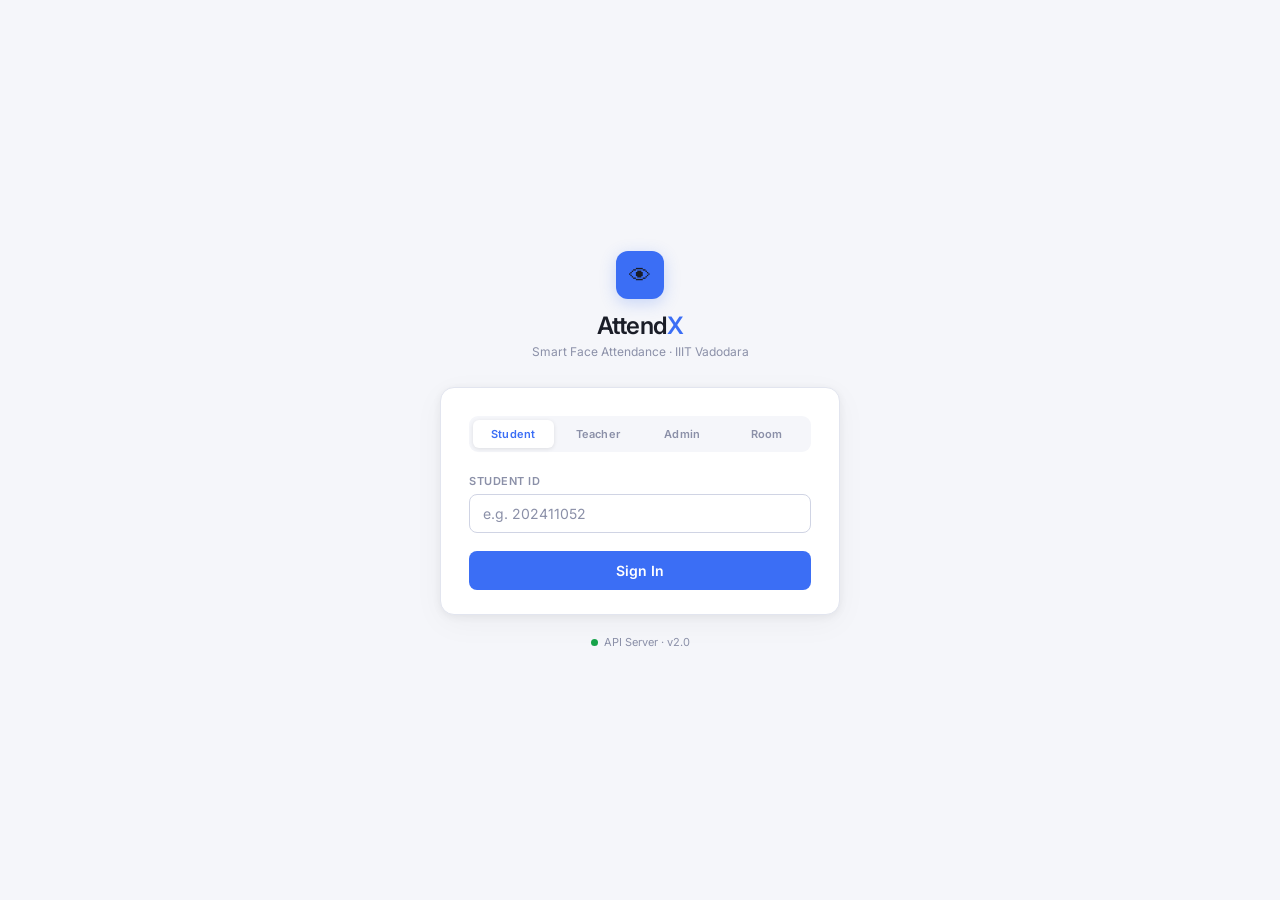
==== ui/classroom.html @ 8a5545ac "Refactored the whole codebase" ====
<!DOCTYPE html>
<html lang="en">
<head>
<meta charset="UTF-8">
<meta name="viewport" content="width=device-width, initial-scale=1.0">
<title>AttendX — Classroom</title>
<link rel="preconnect" href="https://fonts.googleapis.com">
<link href="https://fonts.googleapis.com/css2?family=Inter:wght@300;400;500;600&family=JetBrains+Mono:wght@400;500&display=swap" rel="stylesheet">
<link rel="stylesheet" href="css/dashboard.css">
<style>
  .lecture-card {
    background: var(--surface); border: 1.5px solid var(--border);
    border-radius: 12px; padding: 20px 22px; margin-bottom: 12px;
    display: flex; align-items: center; justify-content: space-between;
    gap: 16px; cursor: pointer; transition: all 0.15s;
    position: relative; overflow: hidden;
  }
  .lecture-card::before {
    content:''; position:absolute; left:0; top:0; bottom:0;
    width:4px; background:var(--border2); border-radius:4px 0 0 4px; transition:background 0.15s;
  }
  .lecture-card.ongoing { border-color:#bbf7d0; background:#f0fdf4; }
  .lecture-card.ongoing::before { background:var(--green); }
  .lecture-card.upcoming_today { border-color:var(--border2); }
  .lecture-card.upcoming_today::before { background:var(--blue); }
  .lecture-card.upcoming { border-color:var(--border); opacity:0.8; }
  .lecture-card.upcoming::before { background:var(--muted); }
  .lecture-card:hover { border-color:var(--blue); box-shadow:0 2px 12px rgba(59,110,245,0.12); transform:translateY(-1px); }
  .lecture-card.ongoing:hover { border-color:var(--green); }
  .lc-left { flex:1; min-width:0; }
  .lc-course { font-size:15px; font-weight:600; color:var(--text); white-space:nowrap; overflow:hidden; text-overflow:ellipsis; }
  .lc-meta { font-size:12px; color:var(--muted); margin-top:4px; display:flex; align-items:center; gap:10px; flex-wrap:wrap; }
  .lc-meta span { display:flex; align-items:center; gap:4px; }
  .lc-right { display:flex; flex-direction:column; align-items:flex-end; gap:6px; flex-shrink:0; }
  .lc-time-badge { font-family:var(--mono); font-size:12px; font-weight:500; padding:4px 10px; border-radius:20px; white-space:nowrap; }
  .ongoing .lc-time-badge { background:var(--green-dim); color:var(--green); }
  .upcoming_today .lc-time-badge { background:var(--blue-dim); color:var(--blue); }
  .upcoming .lc-time-badge { background:var(--surface2); color:var(--muted); }

  .active-panel { background:var(--surface); border:1.5px solid #bbf7d0; border-radius:12px; overflow:hidden; margin-bottom:20px; }
  .active-header { background:#f0fdf4; padding:16px 20px; border-bottom:1px solid #bbf7d0; display:flex; align-items:center; justify-content:space-between; }
  .active-title { font-size:15px; font-weight:600; color:var(--green); }
  .active-body { padding:18px 20px; }
  .live-stats-row { display:grid; grid-template-columns:repeat(3,1fr); gap:12px; margin-bottom:18px; }
  .ls-box { background:var(--surface2); border-radius:8px; padding:14px 16px; text-align:center; }
  .ls-val { font-size:28px; font-weight:600; color:var(--text); line-height:1; }
  .ls-lbl { font-size:11px; color:var(--muted); margin-top:4px; font-weight:500; text-transform:uppercase; letter-spacing:0.4px; }

  .cam-indicator { display:flex; align-items:center; gap:10px; padding:12px 14px;
    background:#f0fdf4; border:1px solid #bbf7d0; border-radius:8px; margin-bottom:14px; }
  .cam-dot { width:10px; height:10px; background:var(--green); border-radius:50%; flex-shrink:0; animation:blink 1.2s infinite; }
  @keyframes blink { 0%,100%{opacity:1}50%{opacity:.3} }
  .cam-text { font-size:13px; font-weight:500; color:var(--green); }

  /* Windows manual-command banner */
  .win-banner {
    background: #1e1a0e; border: 1.5px solid #f59e0b;
    border-radius: 10px; padding: 14px 18px; margin-bottom: 16px;
  }
  .win-banner-title { font-size:13px; font-weight:600; color:#f59e0b; margin-bottom:8px; }
  .win-banner-cmd {
    font-family: var(--mono); font-size: 13px; color: #86efac;
    background: #0f1a0f; padding: 10px 14px; border-radius: 6px;
    display: flex; align-items: center; justify-content: space-between; gap: 10px;
  }
  .win-banner-copy { font-size:11px; background:#f59e0b; color:#000; border:none; border-radius:4px;
    padding:4px 10px; cursor:pointer; font-weight:600; flex-shrink:0; }

  /* Stale lecture banner */
  .stale-banner {
    background:#1a0f0f; border:1.5px solid var(--red);
    border-radius:10px; padding:14px 18px; margin-bottom:16px;
    display:flex; align-items:center; justify-content:space-between; gap:12px;
  }
  .stale-text { font-size:13px; color:#fca5a5; }
  .stale-text strong { color:var(--red); }
  .info-box { background:var(--surface2); border:1px solid var(--border); border-radius:8px;
    padding:10px 14px; font-size:12px; color:var(--muted); text-align:center; }
  .section-label { font-size:11px; font-weight:700; text-transform:uppercase; letter-spacing:0.7px;
    color:var(--muted); margin-bottom:10px; padding:0 2px; }
</style>
</head>
<body>
<aside class="sidebar" id="sidebar"></aside>
<main class="main">
  <div class="topbar">
    <span class="topbar-title" id="page-title">Classroom View</span>
    <div class="topbar-right">
      <span class="live-dot">Live</span>
      <span id="clock" style="font-family:var(--mono);font-size:12px;color:var(--muted)"></span>
    </div>
  </div>

  <div class="page-content">

    <!-- STALE LECTURE WARNING (shown when DB has active lecture but camera not running) -->
    <div id="stale-banner" class="stale-banner" style="display:none">
      <div class="stale-text">
        <strong>Stale session detected.</strong> The database shows lecture #<span id="stale-id"></span>
        as active but it was likely left over from a previous restart.
      </div>
      <button class="btn btn-danger" onclick="forceCloseLecture()" style="flex-shrink:0">Force Close It</button>
    </div>

    <!-- ACTIVE SESSION -->
    <div id="active-section" style="display:none">

      <!-- Windows: manual recognizer command banner -->
      <div id="win-cmd-banner" class="win-banner" style="display:none">
        <div class="win-banner-title">⚠ Windows: Open a NEW terminal and run this command to start the camera:</div>
        <div class="win-banner-cmd">
          <span id="win-cmd-text"></span>
          <button class="win-banner-copy" onclick="copyCmd()">Copy</button>
        </div>
        <div style="font-size:11px;color:#d97706;margin-top:8px">
          Keep that terminal open for the duration of the lecture. Close it or press Ctrl+C to stop the camera.
        </div>
      </div>

      <div class="active-panel">
        <div class="active-header">
          <div>
            <div class="active-title" id="active-course-name">Lecture Active</div>
            <div style="font-size:12px;color:var(--muted);margin-top:2px" id="active-course-id"></div>
          </div>
          <div style="display:flex;align-items:center;gap:10px">
            <span class="badge good" id="active-lecture-badge">Session #–</span>
            <button class="btn btn-danger" onclick="endLecture()" id="end-btn">End Session</button>
          </div>
        </div>
        <div class="active-body">
          <div class="cam-indicator">
            <div class="cam-dot"></div>
            <div>
              <div class="cam-text" id="cam-status-text">Camera Active — Face Recognition Running</div>
              <div style="font-size:11px;color:var(--muted);margin-top:1px" id="cam-detail">Scanning for registered students</div>
            </div>
          </div>

          <div class="live-stats-row">
            <div class="ls-box">
              <div class="ls-val" id="stat-present" style="color:var(--green)">0</div>
              <div class="ls-lbl">Present</div>
            </div>
            <div class="ls-box">
              <div class="ls-val" id="stat-absent" style="color:var(--red)">0</div>
              <div class="ls-lbl">Absent</div>
            </div>
            <div class="ls-box">
              <div class="ls-val" id="stat-pct" style="color:var(--blue)">–</div>
              <div class="ls-lbl">Attendance %</div>
            </div>
          </div>

          <div class="panel" style="margin:0">
            <div class="panel-header">
              <span class="panel-title">Present Students</span>
              <span id="present-count" class="badge good">0</span>
            </div>
            <div style="overflow-x:auto">
              <table class="data-table">
                <thead><tr><th>ID</th><th>Name</th><th>Marked At</th><th>How</th></tr></thead>
                <tbody id="present-body">
                  <tr><td colspan="4"><div class="empty-state"><p>Waiting for camera to detect faces…</p></div></td></tr>
                </tbody>
              </table>
            </div>
          </div>
        </div>
      </div>
    </div>

    <!-- UPCOMING LECTURES -->
    <div id="upcoming-section">
      <div id="no-upcoming" class="info-box" style="display:none;margin-bottom:16px">
        No lectures scheduled for this classroom today.
      </div>
      <div id="upcoming-list"></div>
      <div class="info-box" style="margin-top:8px;font-size:11px">
        Tap a lecture card above to start attendance
      </div>
    </div>

  </div>
</main>

<script src="js/api.js"></script>
<script>
if (localStorage.getItem('role') !== 'classroom') window.location.href = 'login.html';

const classroomId = localStorage.getItem('classroom_id') || localStorage.getItem('user_id');
const roomName    = localStorage.getItem('user_name') || classroomId;
const building    = localStorage.getItem('building') || '';

let activeLectureId  = null;
let pollInterval     = null;
let refreshInterval  = null;
let isWindowsMode    = false;
let manualCmd        = '';

initSidebar('classroom', classroomId, building || 'Classroom Device', [
  { icon: '📡', label: 'Live View', active: true, onclick: "" },
]);

startClock('clock');
document.getElementById('page-title').textContent = classroomId + ' — Attendance';

// ── INIT ──────────────────────────────────────────────────────────
async function init() {
  await refreshState();
  refreshInterval = setInterval(refreshState, 30000);
}

async function refreshState() {
  try {
    const res = await api.get('/lecture/upcoming/' + classroomId);
    if (res.active_lecture_id) {
      // Check if this looks like a stale session:
      // active_lecture_id exists but camera is NOT running and we just loaded the page
      const appearsStale = !res.camera_active && !activeLectureId;
      if (appearsStale) {
        showStaleBanner(res.active_lecture_id);
      } else {
        hideStaleBanner();
        activeLectureId = res.active_lecture_id;
        await showActiveSession(res.active_lecture_id, res.camera_active);
      }
    } else {
      hideStaleBanner();
      activeLectureId = null;
      showUpcoming(res.upcoming);
    }
  } catch(e) {
    toast('Cannot reach server — ' + e.message, 'error');
  }
}

// ── STALE LECTURE HANDLING ────────────────────────────────────────
function showStaleBanner(lectureId) {
  document.getElementById('stale-id').textContent = lectureId;
  document.getElementById('stale-banner').style.display = 'flex';
  document.getElementById('active-section').style.display = 'none';
  document.getElementById('upcoming-section').style.display = 'none';
}

function hideStaleBanner() {
  document.getElementById('stale-banner').style.display = 'none';
}

async function forceCloseLecture() {
  try {
    await api.post('/lecture/force-close/' + classroomId, {});
    toast('Stale session closed — you can now start a new lecture', 'success');
    hideStaleBanner();
    activeLectureId = null;
    await refreshState();
  } catch(e) {
    toast('Error: ' + e.message, 'error');
  }
}

// ── UPCOMING LECTURE DISPLAY ──────────────────────────────────────
function showUpcoming(lectures) {
  document.getElementById('active-section').style.display   = 'none';
  document.getElementById('upcoming-section').style.display = '';
  if (pollInterval) { clearInterval(pollInterval); pollInterval = null; }

  const list = document.getElementById('upcoming-list');

  if (!lectures || lectures.length === 0) {
    list.innerHTML = '';
    document.getElementById('no-upcoming').style.display = '';
    return;
  }
  document.getElementById('no-upcoming').style.display = 'none';

  list.innerHTML = lectures.map(lec => {
    const statusLabel = {
      ongoing:        '● Ongoing now',
      upcoming_today: '⏱ ' + formatMinutes(lec.minutes_until_start),
      upcoming:       lec.day_of_week + ' ' + formatMinutes(lec.minutes_until_start),
    }[lec.status] || '';

    return `
      <div class="lecture-card ${lec.status}" onclick="startLecture('${lec.course_id}', '${lec.course_name}')">
        <div class="lc-left">
          <div class="lc-course">${lec.course_name}</div>
          <div class="lc-meta">
            <span>🏷 ${lec.course_id}</span>
            <span>🕐 ${lec.start_time} – ${lec.end_time}</span>
            <span>📅 ${lec.day_of_week}</span>
          </div>
        </div>
        <div class="lc-right">
          <span class="lc-time-badge">${statusLabel}</span>
          <span class="badge ${lec.status === 'ongoing' ? 'good' : lec.status === 'upcoming_today' ? 'info' : 'neutral'}">
            ${lec.status === 'ongoing' ? 'Start Now' : lec.status === 'upcoming_today' ? 'Start Early' : 'Upcoming'}
          </span>
        </div>
      </div>
    `;
  }).join('');
}

// ── START LECTURE ─────────────────────────────────────────────────
async function startLecture(courseId, courseName) {
  const cards = document.querySelectorAll('.lecture-card');
  cards.forEach(c => { c.style.opacity = '0.5'; c.style.pointerEvents = 'none'; });

  try {
    const res = await api.post('/lecture/start', {
      classroom_id: classroomId,
      course_id: courseId,
      force: true,
    });

    activeLectureId = res.lecture_id;
    isWindowsMode   = res.windows_mode || false;
    manualCmd       = res.manual_command || '';

    if (isWindowsMode && manualCmd) {
      toast('Lecture started — open a NEW terminal and run the shown command to start the camera', 'info');
    } else {
      toast('Attendance started — camera is active', 'success');
    }

    await showActiveSession(res.lecture_id, res.camera_started);
  } catch(e) {
    toast('Could not start: ' + e.message, 'error');
    cards.forEach(c => { c.style.opacity = ''; c.style.pointerEvents = ''; });
  }
}

// ── ACTIVE SESSION ────────────────────────────────────────────────
async function showActiveSession(lectureId, cameraActive) {
  document.getElementById('upcoming-section').style.display = 'none';
  document.getElementById('active-section').style.display   = '';

  // Show Windows manual-command banner if needed
  const winBanner = document.getElementById('win-cmd-banner');
  if (isWindowsMode && manualCmd) {
    document.getElementById('win-cmd-text').textContent = manualCmd;
    winBanner.style.display = '';
  } else if (!cameraActive && isWindowsMode) {
    // We are in Windows mode (loaded page with existing active lecture)
    manualCmd = `python main.py recognize --classroom ${classroomId}`;
    document.getElementById('win-cmd-text').textContent = manualCmd;
    winBanner.style.display = '';
  } else {
    winBanner.style.display = 'none';
  }

  try {
    const detail = await api.get('/lecture/' + lectureId);
    document.getElementById('active-course-name').textContent = detail.course_name || 'Active Lecture';
    document.getElementById('active-course-id').textContent   = detail.course_id + ' · Started ' + formatTime(detail.start_time);
  } catch(e) {}

  document.getElementById('active-lecture-badge').textContent = 'Session #' + lectureId;

  if (isWindowsMode) {
    document.getElementById('cam-status-text').textContent = 'Session Active — Camera in separate terminal';
    document.getElementById('cam-detail').textContent = 'Run the command above in a new PowerShell window';
  } else {
    document.getElementById('cam-status-text').textContent = 'Camera Active — Face Recognition Running';
    document.getElementById('cam-detail').textContent = cameraActive
      ? 'Recognition engine running · scanning every frame'
      : 'Camera starting up…';
  }

  await pollLive();
  if (!pollInterval) pollInterval = setInterval(pollLive, 4000);
}

// ── POLL LIVE STATS ───────────────────────────────────────────────
async function pollLive() {
  if (!activeLectureId) return;
  try {
    const snap = await api.get('/lecture/' + activeLectureId + '/live');
    document.getElementById('stat-present').textContent = snap.present;
    document.getElementById('stat-absent').textContent  = snap.absent;
    document.getElementById('stat-pct').textContent     = snap.percentage + '%';
    document.getElementById('present-count').textContent = snap.present;

    const pl = await api.get('/attendance/list/' + activeLectureId);
    document.getElementById('present-body').innerHTML = pl.length
      ? pl.map(p => `
          <tr>
            <td style="font-family:var(--mono);font-size:11px;color:var(--muted)">${p.student_id}</td>
            <td style="font-weight:500">${p.name}</td>
            <td style="font-family:var(--mono);font-size:11px">${formatTime(p.timestamp)}</td>
            <td><span class="badge ${p.source === 'face_recognition' ? 'good' : 'info'}">
              ${p.source === 'face_recognition' ? '👁 Face' : '✏ Manual'}
            </span></td>
          </tr>
        `).join('')
      : '<tr><td colspan="4"><div class="empty-state"><p>Camera scanning… no matches yet</p></div></td></tr>';
  } catch(e) {}
}

// ── END LECTURE ───────────────────────────────────────────────────
async function endLecture() {
  if (!activeLectureId) return;
  if (!confirm('End this session? Attendance will be locked and camera will stop.')) return;

  document.getElementById('end-btn').disabled = true;
  document.getElementById('end-btn').textContent = 'Ending…';

  try {
    await api.post('/lecture/end', { lecture_id: activeLectureId });
    if (pollInterval) { clearInterval(pollInterval); pollInterval = null; }
    activeLectureId = null;
    isWindowsMode   = false;
    manualCmd       = '';
    toast('Session ended. Close the camera terminal if it is still open.', 'success');
    await refreshState();
  } catch(e) {
    toast('Error: ' + e.message, 'error');
    document.getElementById('end-btn').disabled = false;
    document.getElementById('end-btn').textContent = 'End Session';
  }
}

// ── HELPERS ───────────────────────────────────────────────────────
function copyCmd() {
  navigator.clipboard.writeText(manualCmd).then(() => toast('Command copied!', 'success'));
}

init();
</script>
</body>
</html>
---- ui/css/dashboard.css ----
/* ─── AttendX Dashboard — Light Theme ─── */
@import url('https://fonts.googleapis.com/css2?family=Inter:wght@300;400;500;600&family=JetBrains+Mono:wght@400;500&display=swap');

:root {
  --bg:         #f5f6fa;
  --surface:    #ffffff;
  --surface2:   #f0f2f8;
  --border:     #e2e5ef;
  --border2:    #d0d4e4;
  --blue:       #3b6ef5;
  --blue-dim:   #3b6ef514;
  --blue-mid:   #3b6ef530;
  --green:      #16a34a;
  --green-dim:  #16a34a14;
  --amber:      #d97706;
  --amber-dim:  #d9770614;
  --red:        #dc2626;
  --red-dim:    #dc262614;
  --text:       #1a1d27;
  --text2:      #4b5068;
  --muted:      #8b90a8;
  --mono:       'JetBrains Mono', monospace;
  --sans:       'Inter', sans-serif;
  --radius:     10px;
  --sidebar-w:  240px;
  --shadow:     0 1px 4px rgba(0,0,0,0.08), 0 4px 16px rgba(0,0,0,0.04);
  --shadow-sm:  0 1px 3px rgba(0,0,0,0.06);
}

*, *::before, *::after { box-sizing: border-box; margin: 0; padding: 0; }

body {
  background: var(--bg);
  color: var(--text);
  font-family: var(--sans);
  min-height: 100vh;
  display: flex;
  overflow-x: hidden;
  font-size: 14px;
  line-height: 1.5;
}

/* ── SIDEBAR ── */
.sidebar {
  width: var(--sidebar-w);
  min-height: 100vh;
  background: var(--surface);
  border-right: 1px solid var(--border);
  display: flex;
  flex-direction: column;
  position: fixed;
  left: 0; top: 0; bottom: 0;
  z-index: 100;
}

.sidebar-brand {
  padding: 20px 18px 16px;
  border-bottom: 1px solid var(--border);
}

.sidebar-brand .logo {
  font-family: var(--sans);
  font-size: 18px;
  font-weight: 600;
  color: var(--blue);
  letter-spacing: -0.5px;
}

.sidebar-brand .logo span {
  color: var(--text);
  font-weight: 400;
}

.sidebar-brand .role-badge {
  display: inline-block;
  margin-top: 5px;
  font-size: 10px;
  font-weight: 500;
  letter-spacing: 0.5px;
  text-transform: uppercase;
  color: var(--muted);
  background: var(--bg);
  padding: 2px 8px;
  border-radius: 20px;
  border: 1px solid var(--border);
}

.sidebar-user {
  padding: 14px 18px;
  border-bottom: 1px solid var(--border);
  background: var(--surface2);
}

.sidebar-user .name {
  font-size: 13px;
  font-weight: 600;
  color: var(--text);
}

.sidebar-user .uid {
  font-size: 11px;
  color: var(--muted);
  font-family: var(--mono);
  margin-top: 2px;
}

.sidebar-nav {
  flex: 1;
  padding: 10px 10px;
  display: flex;
  flex-direction: column;
  gap: 2px;
}

.nav-item {
  display: flex;
  align-items: center;
  gap: 9px;
  padding: 9px 10px;
  border: none;
  background: transparent;
  color: var(--text2);
  font-family: var(--sans);
  font-size: 13px;
  font-weight: 500;
  border-radius: 8px;
  cursor: pointer;
  transition: all 0.15s;
  text-align: left;
  width: 100%;
}

.nav-item:hover {
  background: var(--blue-dim);
  color: var(--blue);
}

.nav-item.active {
  background: var(--blue-dim);
  color: var(--blue);
  font-weight: 600;
}

.nav-item .icon {
  width: 18px;
  font-size: 13px;
  text-align: center;
  flex-shrink: 0;
}

.sidebar-bottom {
  padding: 10px;
  border-top: 1px solid var(--border);
}

/* ── MAIN ── */
.main {
  margin-left: var(--sidebar-w);
  flex: 1;
  min-height: 100vh;
  display: flex;
  flex-direction: column;
}

.topbar {
  background: var(--surface);
  border-bottom: 1px solid var(--border);
  padding: 14px 28px;
  display: flex;
  align-items: center;
  justify-content: space-between;
  position: sticky;
  top: 0;
  z-index: 50;
}

.topbar-title {
  font-size: 15px;
  font-weight: 600;
  color: var(--text);
}

.topbar-right {
  display: flex;
  align-items: center;
  gap: 12px;
}

.live-dot {
  font-size: 11px;
  font-weight: 600;
  color: var(--green);
  background: var(--green-dim);
  padding: 3px 10px;
  border-radius: 20px;
  display: flex;
  align-items: center;
  gap: 5px;
}

.live-dot::before {
  content: '';
  display: inline-block;
  width: 6px; height: 6px;
  background: var(--green);
  border-radius: 50%;
  animation: blink 1.8s infinite;
}

@keyframes blink { 0%,100%{opacity:1} 50%{opacity:.3} }

.page-content {
  padding: 24px 28px;
  flex: 1;
}

/* ── PANELS ── */
.panel {
  background: var(--surface);
  border: 1px solid var(--border);
  border-radius: var(--radius);
  box-shadow: var(--shadow-sm);
  margin-bottom: 20px;
  overflow: hidden;
}

.panel-header {
  padding: 14px 18px;
  border-bottom: 1px solid var(--border);
  display: flex;
  align-items: center;
  justify-content: space-between;
  background: var(--surface);
}

.panel-title {
  font-size: 13px;
  font-weight: 600;
  color: var(--text);
}

.panel-body {
  padding: 16px 18px;
}

/* ── STATS GRID ── */
.stats-grid {
  display: grid;
  grid-template-columns: repeat(auto-fit, minmax(180px, 1fr));
  gap: 14px;
  margin-bottom: 20px;
}

.stat-card {
  background: var(--surface);
  border: 1px solid var(--border);
  border-radius: var(--radius);
  padding: 18px 20px;
  box-shadow: var(--shadow-sm);
  position: relative;
  overflow: hidden;
}

.stat-card::before {
  content: '';
  position: absolute;
  top: 0; left: 0; right: 0;
  height: 3px;
  border-radius: 3px 3px 0 0;
}

.stat-card.blue::before   { background: var(--blue); }
.stat-card.green::before  { background: var(--green); }
.stat-card.amber::before  { background: var(--amber); }
.stat-card.red::before    { background: var(--red); }
.stat-card.cyan::before   { background: var(--blue); }

.stat-label {
  font-size: 11px;
  font-weight: 600;
  text-transform: uppercase;
  letter-spacing: 0.5px;
  color: var(--muted);
  margin-bottom: 8px;
}

.stat-value {
  font-size: 32px;
  font-weight: 600;
  color: var(--text);
  line-height: 1;
  font-family: var(--sans);
}

.stat-sub {
  font-size: 11px;
  color: var(--muted);
  margin-top: 6px;
}

/* ── TWO COLUMN ── */
.two-col {
  display: grid;
  grid-template-columns: 1fr 1fr;
  gap: 16px;
  margin-bottom: 20px;
}

@media (max-width: 900px) {
  .two-col { grid-template-columns: 1fr; }
}

/* ── TABLES ── */
.data-table {
  width: 100%;
  border-collapse: collapse;
  font-size: 13px;
}

.data-table th {
  text-align: left;
  padding: 10px 14px;
  font-size: 11px;
  font-weight: 600;
  text-transform: uppercase;
  letter-spacing: 0.5px;
  color: var(--muted);
  background: var(--surface2);
  border-bottom: 1px solid var(--border);
}

.data-table td {
  padding: 11px 14px;
  border-bottom: 1px solid var(--border);
  color: var(--text2);
  vertical-align: middle;
}

.data-table tr:last-child td { border-bottom: none; }

.data-table tbody tr:hover { background: var(--surface2); }

/* ── BADGES ── */
.badge {
  display: inline-flex;
  align-items: center;
  gap: 4px;
  font-size: 11px;
  font-weight: 600;
  padding: 3px 8px;
  border-radius: 20px;
}

.badge.good    { background: var(--green-dim);  color: var(--green); }
.badge.warn    { background: var(--amber-dim);  color: var(--amber); }
.badge.danger  { background: var(--red-dim);    color: var(--red); }
.badge.info    { background: var(--blue-dim);   color: var(--blue); }
.badge.neutral { background: var(--surface2);   color: var(--muted); }

/* ── FORMS ── */
.form-group {
  margin-bottom: 14px;
}

.form-group label {
  display: block;
  font-size: 11px;
  font-weight: 600;
  text-transform: uppercase;
  letter-spacing: 0.5px;
  color: var(--muted);
  margin-bottom: 6px;
}

.form-group input,
.form-group select {
  width: 100%;
  background: var(--surface);
  border: 1px solid var(--border2);
  border-radius: 8px;
  padding: 9px 12px;
  color: var(--text);
  font-family: var(--sans);
  font-size: 13px;
  outline: none;
  transition: border-color 0.15s, box-shadow 0.15s;
}

.form-group input:focus,
.form-group select:focus {
  border-color: var(--blue);
  box-shadow: 0 0 0 3px var(--blue-dim);
}

.form-group input::placeholder { color: var(--muted); }

/* ── BUTTONS ── */
.btn {
  display: inline-flex;
  align-items: center;
  gap: 6px;
  padding: 9px 16px;
  border: none;
  border-radius: 8px;
  font-family: var(--sans);
  font-size: 13px;
  font-weight: 600;
  cursor: pointer;
  transition: all 0.15s;
  text-decoration: none;
}

.btn-primary {
  background: var(--blue);
  color: #fff;
}

.btn-primary:hover {
  background: #2d5de0;
  transform: translateY(-1px);
  box-shadow: 0 4px 12px rgba(59,110,245,0.3);
}

.btn-danger {
  background: var(--red);
  color: #fff;
}

.btn-danger:hover {
  background: #b91c1c;
  transform: translateY(-1px);
}

.btn-ghost {
  background: var(--surface2);
  color: var(--text2);
  border: 1px solid var(--border);
}

.btn-ghost:hover {
  background: var(--border);
  color: var(--text);
}

.btn:disabled {
  opacity: 0.5;
  cursor: not-allowed;
  transform: none !important;
}

/* ── PROGRESS BARS ── */
.progress-row {
  display: flex;
  align-items: center;
  gap: 10px;
  margin-bottom: 10px;
}

.progress-label {
  font-size: 12px;
  font-weight: 500;
  color: var(--text2);
  min-width: 140px;
  max-width: 140px;
  overflow: hidden;
  text-overflow: ellipsis;
  white-space: nowrap;
}

.progress-track {
  flex: 1;
  height: 6px;
  background: var(--surface2);
  border-radius: 3px;
  overflow: hidden;
}

.progress-fill {
  height: 100%;
  border-radius: 3px;
  transition: width 0.6s ease;
}

.progress-fill.good   { background: var(--green); }
.progress-fill.warn   { background: var(--amber); }
.progress-fill.danger { background: var(--red); }

.progress-pct {
  font-size: 12px;
  font-weight: 600;
  font-family: var(--mono);
  min-width: 36px;
  text-align: right;
}

.progress-pct.good   { color: var(--green); }
.progress-pct.warn   { color: var(--amber); }
.progress-pct.danger { color: var(--red); }

/* ── EMPTY STATE ── */
.empty-state {
  text-align: center;
  padding: 32px 20px;
  color: var(--muted);
}

.empty-state .icon {
  font-size: 28px;
  margin-bottom: 8px;
}

.empty-state p {
  font-size: 13px;
}

/* ── SKELETON ── */
.skeleton {
  background: linear-gradient(90deg, var(--surface2) 25%, var(--border) 50%, var(--surface2) 75%);
  background-size: 200% 100%;
  animation: shimmer 1.5s infinite;
  border-radius: 4px;
}

@keyframes shimmer {
  0%   { background-position: 200% 0; }
  100% { background-position: -200% 0; }
}

/* ── TOAST ── */
.toast-wrap {
  position: fixed;
  bottom: 24px;
  right: 24px;
  z-index: 9999;
  display: flex;
  flex-direction: column;
  gap: 8px;
}
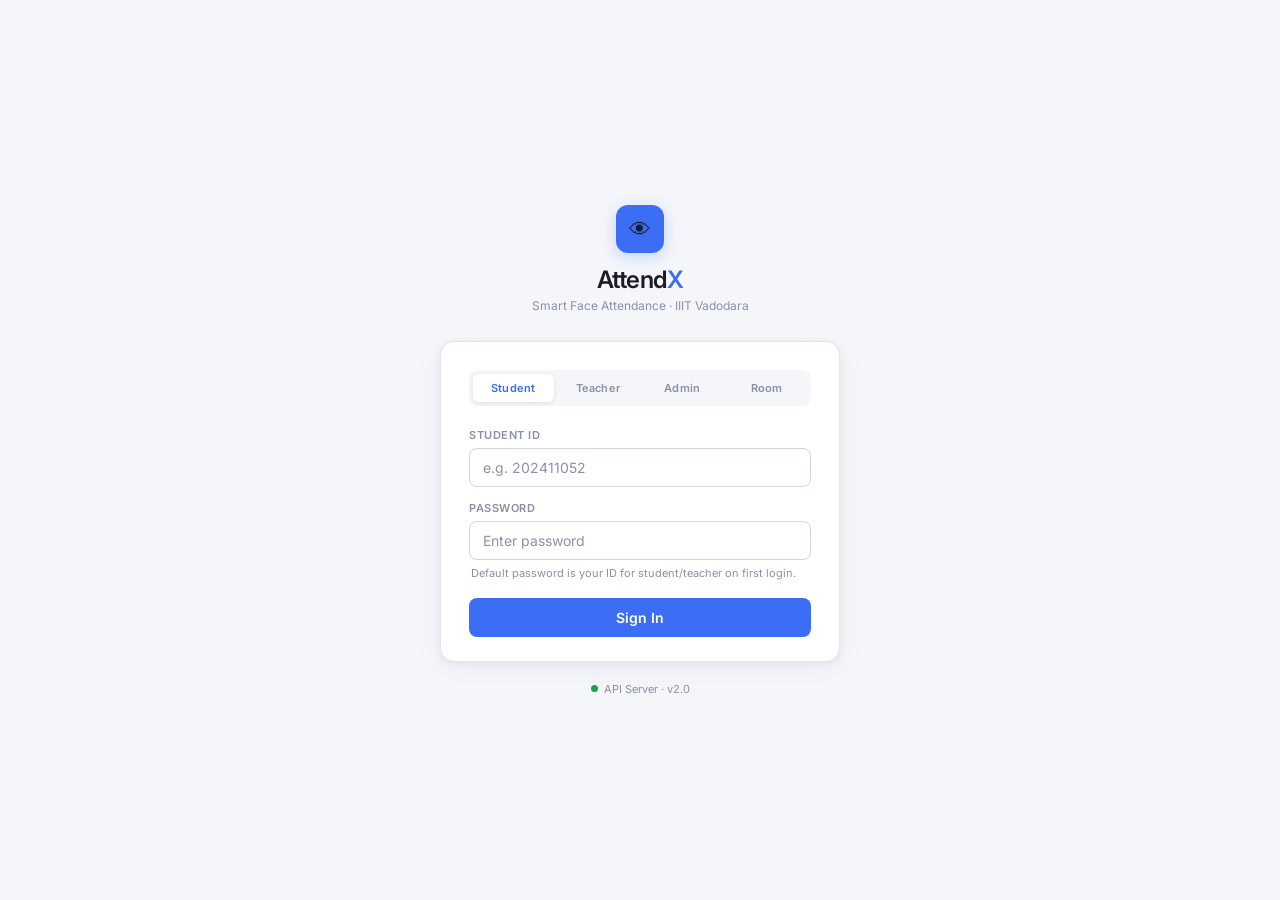
==== commit 232e12a6: "feat(auth): add role-based authentication endpoints for login, password change, and reset feat(dispu" ====
--- a/ui/classroom.html
+++ b/ui/classroom.html
@@ -197,6 +197,7 @@
 let refreshInterval  = null;
 let isWindowsMode    = false;
 let manualCmd        = '';
+const STALE_THRESHOLD_MINUTES = 15;
 
 initSidebar('classroom', classroomId, building || 'Classroom Device', [
   { icon: '📡', label: 'Live View', active: true, onclick: "" },
@@ -214,10 +215,13 @@
 async function refreshState() {
   try {
     const res = await api.get('/lecture/upcoming/' + classroomId);
+    isWindowsMode = !!res.windows_mode;
+    manualCmd = res.manual_command || manualCmd;
     if (res.active_lecture_id) {
-      // Check if this looks like a stale session:
-      // active_lecture_id exists but camera is NOT running and we just loaded the page
-      const appearsStale = !res.camera_active && !activeLectureId;
+      const appearsStale = await shouldShowStaleBanner(
+        res.active_lecture_id,
+        res.camera_active
+      );
       if (appearsStale) {
         showStaleBanner(res.active_lecture_id);
       } else {
@@ -235,6 +239,20 @@
   }
 }
 
+async function shouldShowStaleBanner(lectureId, cameraActive) {
+  if (cameraActive) return false;
+
+  try {
+    const detail = await api.get('/lecture/' + lectureId);
+    const startedMs = new Date(detail.start_time).getTime();
+    if (!Number.isFinite(startedMs)) return false;
+    const ageMinutes = (Date.now() - startedMs) / 60000;
+    return ageMinutes >= STALE_THRESHOLD_MINUTES;
+  } catch(e) {
+    return false;
+  }
+}
+
 // ── STALE LECTURE HANDLING ────────────────────────────────────────
 function showStaleBanner(lectureId) {
   document.getElementById('stale-id').textContent = lectureId;
@@ -315,16 +333,18 @@
     });
 
     activeLectureId = res.lecture_id;
-    isWindowsMode   = res.windows_mode || false;
+    isWindowsMode   = !!res.windows_mode;
     manualCmd       = res.manual_command || '';
 
-    if (isWindowsMode && manualCmd) {
+    if (res.resumed_today) {
+      toast('Resumed today\'s session. No new lecture was created.', 'success');
+    } else if (isWindowsMode && !res.camera_active && manualCmd) {
       toast('Lecture started — open a NEW terminal and run the shown command to start the camera', 'info');
     } else {
       toast('Attendance started — camera is active', 'success');
     }
 
-    await showActiveSession(res.lecture_id, res.camera_started);
+    await showActiveSession(res.lecture_id, !!res.camera_active);
   } catch(e) {
     toast('Could not start: ' + e.message, 'error');
     cards.forEach(c => { c.style.opacity = ''; c.style.pointerEvents = ''; });
@@ -333,17 +353,13 @@
 
 // ── ACTIVE SESSION ────────────────────────────────────────────────
 async function showActiveSession(lectureId, cameraActive) {
+  hideStaleBanner();
   document.getElementById('upcoming-section').style.display = 'none';
   document.getElementById('active-section').style.display   = '';
 
   // Show Windows manual-command banner if needed
   const winBanner = document.getElementById('win-cmd-banner');
-  if (isWindowsMode && manualCmd) {
-    document.getElementById('win-cmd-text').textContent = manualCmd;
-    winBanner.style.display = '';
-  } else if (!cameraActive && isWindowsMode) {
-    // We are in Windows mode (loaded page with existing active lecture)
-    manualCmd = `python main.py recognize --classroom ${classroomId}`;
+  if (isWindowsMode && !cameraActive && manualCmd) {
     document.getElementById('win-cmd-text').textContent = manualCmd;
     winBanner.style.display = '';
   } else {
@@ -359,13 +375,17 @@
   document.getElementById('active-lecture-badge').textContent = 'Session #' + lectureId;
 
   if (isWindowsMode) {
-    document.getElementById('cam-status-text').textContent = 'Session Active — Camera in separate terminal';
-    document.getElementById('cam-detail').textContent = 'Run the command above in a new PowerShell window';
+    document.getElementById('cam-status-text').textContent = cameraActive
+      ? 'Camera Active — Face Recognition Running'
+      : 'Session Active — Camera runs in a separate terminal';
+    document.getElementById('cam-detail').textContent = cameraActive
+      ? 'Recognition engine is running in its own window'
+      : 'Run the command above in a new PowerShell window';
   } else {
     document.getElementById('cam-status-text').textContent = 'Camera Active — Face Recognition Running';
     document.getElementById('cam-detail').textContent = cameraActive
       ? 'Recognition engine running · scanning every frame'
-      : 'Camera starting up…';
+      : 'Waiting for recognition process to attach…';
   }
 
   await pollLive();
@@ -374,15 +394,18 @@
 
 // ── POLL LIVE STATS ───────────────────────────────────────────────
 async function pollLive() {
-  if (!activeLectureId) return;
-  try {
-    const snap = await api.get('/lecture/' + activeLectureId + '/live');
+  const lectureId = activeLectureId;
+  if (!lectureId) return;
+  try {
+    const snap = await api.get('/lecture/' + lectureId + '/live');
+    if (activeLectureId !== lectureId) return;
     document.getElementById('stat-present').textContent = snap.present;
     document.getElementById('stat-absent').textContent  = snap.absent;
     document.getElementById('stat-pct').textContent     = snap.percentage + '%';
     document.getElementById('present-count').textContent = snap.present;
 
-    const pl = await api.get('/attendance/list/' + activeLectureId);
+    const pl = await api.get('/attendance/list/' + lectureId);
+    if (activeLectureId !== lectureId) return;
     document.getElementById('present-body').innerHTML = pl.length
       ? pl.map(p => `
           <tr>
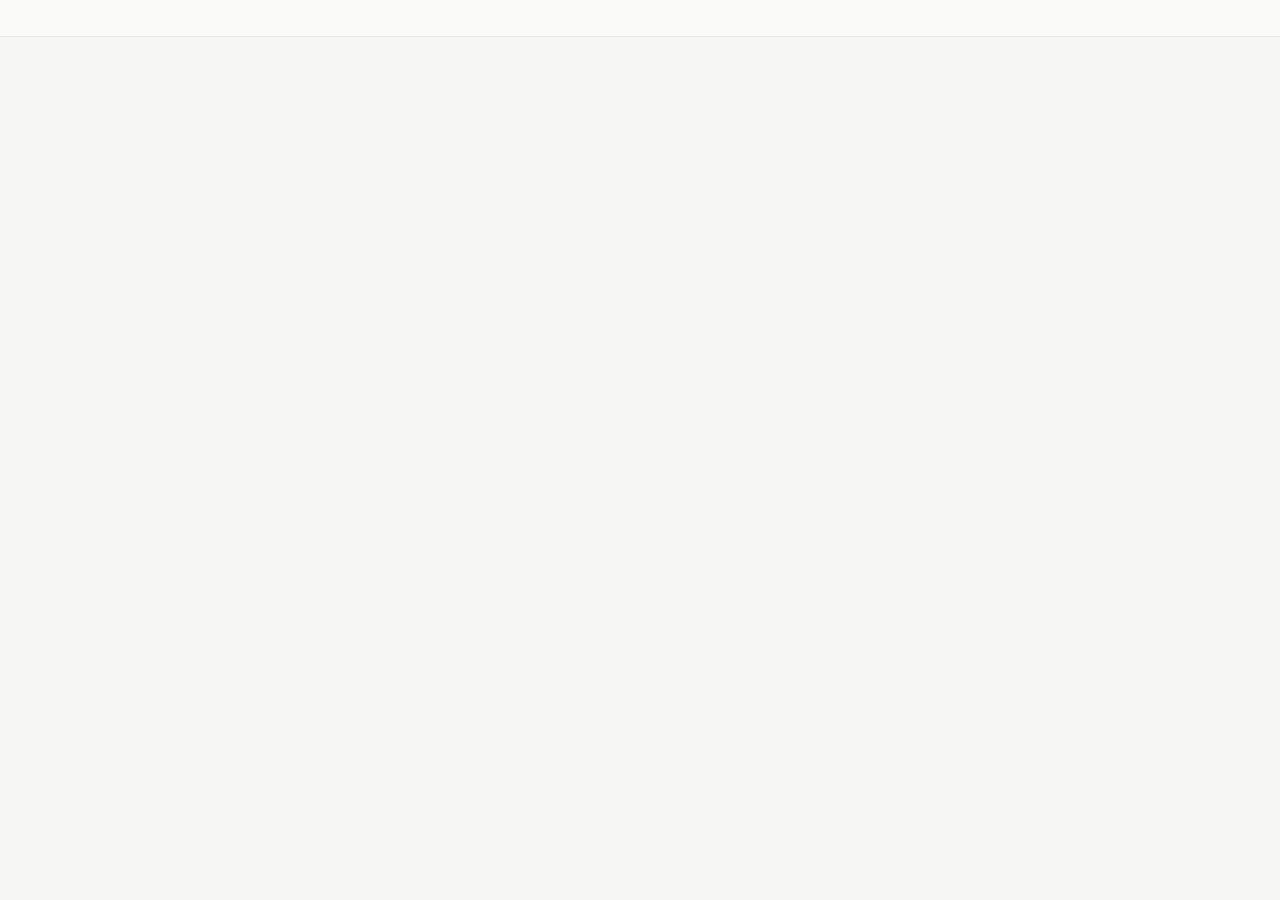
==== commit 2ec78e69: "Redesign the web UI as a minimal, CSP-strict single-origin app - New design system (light + dark), s" ====
--- a/ui/classroom.html
+++ b/ui/classroom.html
@@ -3,453 +3,17 @@
 <head>
 <meta charset="UTF-8">
 <meta name="viewport" content="width=device-width, initial-scale=1.0">
-<title>AttendX — Classroom</title>
-<link rel="preconnect" href="https://fonts.googleapis.com">
-<link href="https://fonts.googleapis.com/css2?family=Inter:wght@300;400;500;600&family=JetBrains+Mono:wght@400;500&display=swap" rel="stylesheet">
-<link rel="stylesheet" href="css/dashboard.css">
-<style>
-  .lecture-card {
-    background: var(--surface); border: 1.5px solid var(--border);
-    border-radius: 12px; padding: 20px 22px; margin-bottom: 12px;
-    display: flex; align-items: center; justify-content: space-between;
-    gap: 16px; cursor: pointer; transition: all 0.15s;
-    position: relative; overflow: hidden;
-  }
-  .lecture-card::before {
-    content:''; position:absolute; left:0; top:0; bottom:0;
-    width:4px; background:var(--border2); border-radius:4px 0 0 4px; transition:background 0.15s;
-  }
-  .lecture-card.ongoing { border-color:#bbf7d0; background:#f0fdf4; }
-  .lecture-card.ongoing::before { background:var(--green); }
-  .lecture-card.upcoming_today { border-color:var(--border2); }
-  .lecture-card.upcoming_today::before { background:var(--blue); }
-  .lecture-card.upcoming { border-color:var(--border); opacity:0.8; }
-  .lecture-card.upcoming::before { background:var(--muted); }
-  .lecture-card:hover { border-color:var(--blue); box-shadow:0 2px 12px rgba(59,110,245,0.12); transform:translateY(-1px); }
-  .lecture-card.ongoing:hover { border-color:var(--green); }
-  .lc-left { flex:1; min-width:0; }
-  .lc-course { font-size:15px; font-weight:600; color:var(--text); white-space:nowrap; overflow:hidden; text-overflow:ellipsis; }
-  .lc-meta { font-size:12px; color:var(--muted); margin-top:4px; display:flex; align-items:center; gap:10px; flex-wrap:wrap; }
-  .lc-meta span { display:flex; align-items:center; gap:4px; }
-  .lc-right { display:flex; flex-direction:column; align-items:flex-end; gap:6px; flex-shrink:0; }
-  .lc-time-badge { font-family:var(--mono); font-size:12px; font-weight:500; padding:4px 10px; border-radius:20px; white-space:nowrap; }
-  .ongoing .lc-time-badge { background:var(--green-dim); color:var(--green); }
-  .upcoming_today .lc-time-badge { background:var(--blue-dim); color:var(--blue); }
-  .upcoming .lc-time-badge { background:var(--surface2); color:var(--muted); }
-
-  .active-panel { background:var(--surface); border:1.5px solid #bbf7d0; border-radius:12px; overflow:hidden; margin-bottom:20px; }
-  .active-header { background:#f0fdf4; padding:16px 20px; border-bottom:1px solid #bbf7d0; display:flex; align-items:center; justify-content:space-between; }
-  .active-title { font-size:15px; font-weight:600; color:var(--green); }
-  .active-body { padding:18px 20px; }
-  .live-stats-row { display:grid; grid-template-columns:repeat(3,1fr); gap:12px; margin-bottom:18px; }
-  .ls-box { background:var(--surface2); border-radius:8px; padding:14px 16px; text-align:center; }
-  .ls-val { font-size:28px; font-weight:600; color:var(--text); line-height:1; }
-  .ls-lbl { font-size:11px; color:var(--muted); margin-top:4px; font-weight:500; text-transform:uppercase; letter-spacing:0.4px; }
-
-  .cam-indicator { display:flex; align-items:center; gap:10px; padding:12px 14px;
-    background:#f0fdf4; border:1px solid #bbf7d0; border-radius:8px; margin-bottom:14px; }
-  .cam-dot { width:10px; height:10px; background:var(--green); border-radius:50%; flex-shrink:0; animation:blink 1.2s infinite; }
-  @keyframes blink { 0%,100%{opacity:1}50%{opacity:.3} }
-  .cam-text { font-size:13px; font-weight:500; color:var(--green); }
-
-  /* Windows manual-command banner */
-  .win-banner {
-    background: #1e1a0e; border: 1.5px solid #f59e0b;
-    border-radius: 10px; padding: 14px 18px; margin-bottom: 16px;
-  }
-  .win-banner-title { font-size:13px; font-weight:600; color:#f59e0b; margin-bottom:8px; }
-  .win-banner-cmd {
-    font-family: var(--mono); font-size: 13px; color: #86efac;
-    background: #0f1a0f; padding: 10px 14px; border-radius: 6px;
-    display: flex; align-items: center; justify-content: space-between; gap: 10px;
-  }
-  .win-banner-copy { font-size:11px; background:#f59e0b; color:#000; border:none; border-radius:4px;
-    padding:4px 10px; cursor:pointer; font-weight:600; flex-shrink:0; }
-
-  /* Stale lecture banner */
-  .stale-banner {
-    background:#1a0f0f; border:1.5px solid var(--red);
-    border-radius:10px; padding:14px 18px; margin-bottom:16px;
-    display:flex; align-items:center; justify-content:space-between; gap:12px;
-  }
-  .stale-text { font-size:13px; color:#fca5a5; }
-  .stale-text strong { color:var(--red); }
-  .info-box { background:var(--surface2); border:1px solid var(--border); border-radius:8px;
-    padding:10px 14px; font-size:12px; color:var(--muted); text-align:center; }
-  .section-label { font-size:11px; font-weight:700; text-transform:uppercase; letter-spacing:0.7px;
-    color:var(--muted); margin-bottom:10px; padding:0 2px; }
-</style>
+<meta name="referrer" content="no-referrer">
+<title>Classroom · AttendX</title>
+<link rel="icon" href="img/favicon.svg" type="image/svg+xml">
+<link rel="stylesheet" href="css/app.css">
 </head>
 <body>
-<aside class="sidebar" id="sidebar"></aside>
-<main class="main">
-  <div class="topbar">
-    <span class="topbar-title" id="page-title">Classroom View</span>
-    <div class="topbar-right">
-      <span class="live-dot">Live</span>
-      <span id="clock" style="font-family:var(--mono);font-size:12px;color:var(--muted)"></span>
-    </div>
-  </div>
-
-  <div class="page-content">
-
-    <!-- STALE LECTURE WARNING (shown when DB has active lecture but camera not running) -->
-    <div id="stale-banner" class="stale-banner" style="display:none">
-      <div class="stale-text">
-        <strong>Stale session detected.</strong> The database shows lecture #<span id="stale-id"></span>
-        as active but it was likely left over from a previous restart.
-      </div>
-      <button class="btn btn-danger" onclick="forceCloseLecture()" style="flex-shrink:0">Force Close It</button>
-    </div>
-
-    <!-- ACTIVE SESSION -->
-    <div id="active-section" style="display:none">
-
-      <!-- Windows: manual recognizer command banner -->
-      <div id="win-cmd-banner" class="win-banner" style="display:none">
-        <div class="win-banner-title">⚠ Windows: Open a NEW terminal and run this command to start the camera:</div>
-        <div class="win-banner-cmd">
-          <span id="win-cmd-text"></span>
-          <button class="win-banner-copy" onclick="copyCmd()">Copy</button>
-        </div>
-        <div style="font-size:11px;color:#d97706;margin-top:8px">
-          Keep that terminal open for the duration of the lecture. Close it or press Ctrl+C to stop the camera.
-        </div>
-      </div>
-
-      <div class="active-panel">
-        <div class="active-header">
-          <div>
-            <div class="active-title" id="active-course-name">Lecture Active</div>
-            <div style="font-size:12px;color:var(--muted);margin-top:2px" id="active-course-id"></div>
-          </div>
-          <div style="display:flex;align-items:center;gap:10px">
-            <span class="badge good" id="active-lecture-badge">Session #–</span>
-            <button class="btn btn-danger" onclick="endLecture()" id="end-btn">End Session</button>
-          </div>
-        </div>
-        <div class="active-body">
-          <div class="cam-indicator">
-            <div class="cam-dot"></div>
-            <div>
-              <div class="cam-text" id="cam-status-text">Camera Active — Face Recognition Running</div>
-              <div style="font-size:11px;color:var(--muted);margin-top:1px" id="cam-detail">Scanning for registered students</div>
-            </div>
-          </div>
-
-          <div class="live-stats-row">
-            <div class="ls-box">
-              <div class="ls-val" id="stat-present" style="color:var(--green)">0</div>
-              <div class="ls-lbl">Present</div>
-            </div>
-            <div class="ls-box">
-              <div class="ls-val" id="stat-absent" style="color:var(--red)">0</div>
-              <div class="ls-lbl">Absent</div>
-            </div>
-            <div class="ls-box">
-              <div class="ls-val" id="stat-pct" style="color:var(--blue)">–</div>
-              <div class="ls-lbl">Attendance %</div>
-            </div>
-          </div>
-
-          <div class="panel" style="margin:0">
-            <div class="panel-header">
-              <span class="panel-title">Present Students</span>
-              <span id="present-count" class="badge good">0</span>
-            </div>
-            <div style="overflow-x:auto">
-              <table class="data-table">
-                <thead><tr><th>ID</th><th>Name</th><th>Marked At</th><th>How</th></tr></thead>
-                <tbody id="present-body">
-                  <tr><td colspan="4"><div class="empty-state"><p>Waiting for camera to detect faces…</p></div></td></tr>
-                </tbody>
-              </table>
-            </div>
-          </div>
-        </div>
-      </div>
-    </div>
-
-    <!-- UPCOMING LECTURES -->
-    <div id="upcoming-section">
-      <div id="no-upcoming" class="info-box" style="display:none;margin-bottom:16px">
-        No lectures scheduled for this classroom today.
-      </div>
-      <div id="upcoming-list"></div>
-      <div class="info-box" style="margin-top:8px;font-size:11px">
-        Tap a lecture card above to start attendance
-      </div>
-    </div>
-
-  </div>
-</main>
-
-<script src="js/api.js"></script>
-<script>
-if (localStorage.getItem('role') !== 'classroom') window.location.href = 'login.html';
-
-const classroomId = localStorage.getItem('classroom_id') || localStorage.getItem('user_id');
-const roomName    = localStorage.getItem('user_name') || classroomId;
-const building    = localStorage.getItem('building') || '';
-
-let activeLectureId  = null;
-let pollInterval     = null;
-let refreshInterval  = null;
-let isWindowsMode    = false;
-let manualCmd        = '';
-const STALE_THRESHOLD_MINUTES = 15;
-
-initSidebar('classroom', classroomId, building || 'Classroom Device', [
-  { icon: '📡', label: 'Live View', active: true, onclick: "" },
-]);
-
-startClock('clock');
-document.getElementById('page-title').textContent = classroomId + ' — Attendance';
-
-// ── INIT ──────────────────────────────────────────────────────────
-async function init() {
-  await refreshState();
-  refreshInterval = setInterval(refreshState, 30000);
-}
-
-async function refreshState() {
-  try {
-    const res = await api.get('/lecture/upcoming/' + classroomId);
-    isWindowsMode = !!res.windows_mode;
-    manualCmd = res.manual_command || manualCmd;
-    if (res.active_lecture_id) {
-      const appearsStale = await shouldShowStaleBanner(
-        res.active_lecture_id,
-        res.camera_active
-      );
-      if (appearsStale) {
-        showStaleBanner(res.active_lecture_id);
-      } else {
-        hideStaleBanner();
-        activeLectureId = res.active_lecture_id;
-        await showActiveSession(res.active_lecture_id, res.camera_active);
-      }
-    } else {
-      hideStaleBanner();
-      activeLectureId = null;
-      showUpcoming(res.upcoming);
-    }
-  } catch(e) {
-    toast('Cannot reach server — ' + e.message, 'error');
-  }
-}
-
-async function shouldShowStaleBanner(lectureId, cameraActive) {
-  if (cameraActive) return false;
-
-  try {
-    const detail = await api.get('/lecture/' + lectureId);
-    const startedMs = new Date(detail.start_time).getTime();
-    if (!Number.isFinite(startedMs)) return false;
-    const ageMinutes = (Date.now() - startedMs) / 60000;
-    return ageMinutes >= STALE_THRESHOLD_MINUTES;
-  } catch(e) {
-    return false;
-  }
-}
-
-// ── STALE LECTURE HANDLING ────────────────────────────────────────
-function showStaleBanner(lectureId) {
-  document.getElementById('stale-id').textContent = lectureId;
-  document.getElementById('stale-banner').style.display = 'flex';
-  document.getElementById('active-section').style.display = 'none';
-  document.getElementById('upcoming-section').style.display = 'none';
-}
-
-function hideStaleBanner() {
-  document.getElementById('stale-banner').style.display = 'none';
-}
-
-async function forceCloseLecture() {
-  try {
-    await api.post('/lecture/force-close/' + classroomId, {});
-    toast('Stale session closed — you can now start a new lecture', 'success');
-    hideStaleBanner();
-    activeLectureId = null;
-    await refreshState();
-  } catch(e) {
-    toast('Error: ' + e.message, 'error');
-  }
-}
-
-// ── UPCOMING LECTURE DISPLAY ──────────────────────────────────────
-function showUpcoming(lectures) {
-  document.getElementById('active-section').style.display   = 'none';
-  document.getElementById('upcoming-section').style.display = '';
-  if (pollInterval) { clearInterval(pollInterval); pollInterval = null; }
-
-  const list = document.getElementById('upcoming-list');
-
-  if (!lectures || lectures.length === 0) {
-    list.innerHTML = '';
-    document.getElementById('no-upcoming').style.display = '';
-    return;
-  }
-  document.getElementById('no-upcoming').style.display = 'none';
-
-  list.innerHTML = lectures.map(lec => {
-    const statusLabel = {
-      ongoing:        '● Ongoing now',
-      upcoming_today: '⏱ ' + formatMinutes(lec.minutes_until_start),
-      upcoming:       lec.day_of_week + ' ' + formatMinutes(lec.minutes_until_start),
-    }[lec.status] || '';
-
-    return `
-      <div class="lecture-card ${lec.status}" onclick="startLecture('${lec.course_id}', '${lec.course_name}')">
-        <div class="lc-left">
-          <div class="lc-course">${lec.course_name}</div>
-          <div class="lc-meta">
-            <span>🏷 ${lec.course_id}</span>
-            <span>🕐 ${lec.start_time} – ${lec.end_time}</span>
-            <span>📅 ${lec.day_of_week}</span>
-          </div>
-        </div>
-        <div class="lc-right">
-          <span class="lc-time-badge">${statusLabel}</span>
-          <span class="badge ${lec.status === 'ongoing' ? 'good' : lec.status === 'upcoming_today' ? 'info' : 'neutral'}">
-            ${lec.status === 'ongoing' ? 'Start Now' : lec.status === 'upcoming_today' ? 'Start Early' : 'Upcoming'}
-          </span>
-        </div>
-      </div>
-    `;
-  }).join('');
-}
-
-// ── START LECTURE ─────────────────────────────────────────────────
-async function startLecture(courseId, courseName) {
-  const cards = document.querySelectorAll('.lecture-card');
-  cards.forEach(c => { c.style.opacity = '0.5'; c.style.pointerEvents = 'none'; });
-
-  try {
-    const res = await api.post('/lecture/start', {
-      classroom_id: classroomId,
-      course_id: courseId,
-      force: true,
-    });
-
-    activeLectureId = res.lecture_id;
-    isWindowsMode   = !!res.windows_mode;
-    manualCmd       = res.manual_command || '';
-
-    if (res.resumed_today) {
-      toast('Resumed today\'s session. No new lecture was created.', 'success');
-    } else if (isWindowsMode && !res.camera_active && manualCmd) {
-      toast('Lecture started — open a NEW terminal and run the shown command to start the camera', 'info');
-    } else {
-      toast('Attendance started — camera is active', 'success');
-    }
-
-    await showActiveSession(res.lecture_id, !!res.camera_active);
-  } catch(e) {
-    toast('Could not start: ' + e.message, 'error');
-    cards.forEach(c => { c.style.opacity = ''; c.style.pointerEvents = ''; });
-  }
-}
-
-// ── ACTIVE SESSION ────────────────────────────────────────────────
-async function showActiveSession(lectureId, cameraActive) {
-  hideStaleBanner();
-  document.getElementById('upcoming-section').style.display = 'none';
-  document.getElementById('active-section').style.display   = '';
-
-  // Show Windows manual-command banner if needed
-  const winBanner = document.getElementById('win-cmd-banner');
-  if (isWindowsMode && !cameraActive && manualCmd) {
-    document.getElementById('win-cmd-text').textContent = manualCmd;
-    winBanner.style.display = '';
-  } else {
-    winBanner.style.display = 'none';
-  }
-
-  try {
-    const detail = await api.get('/lecture/' + lectureId);
-    document.getElementById('active-course-name').textContent = detail.course_name || 'Active Lecture';
-    document.getElementById('active-course-id').textContent   = detail.course_id + ' · Started ' + formatTime(detail.start_time);
-  } catch(e) {}
-
-  document.getElementById('active-lecture-badge').textContent = 'Session #' + lectureId;
-
-  if (isWindowsMode) {
-    document.getElementById('cam-status-text').textContent = cameraActive
-      ? 'Camera Active — Face Recognition Running'
-      : 'Session Active — Camera runs in a separate terminal';
-    document.getElementById('cam-detail').textContent = cameraActive
-      ? 'Recognition engine is running in its own window'
-      : 'Run the command above in a new PowerShell window';
-  } else {
-    document.getElementById('cam-status-text').textContent = 'Camera Active — Face Recognition Running';
-    document.getElementById('cam-detail').textContent = cameraActive
-      ? 'Recognition engine running · scanning every frame'
-      : 'Waiting for recognition process to attach…';
-  }
-
-  await pollLive();
-  if (!pollInterval) pollInterval = setInterval(pollLive, 4000);
-}
-
-// ── POLL LIVE STATS ───────────────────────────────────────────────
-async function pollLive() {
-  const lectureId = activeLectureId;
-  if (!lectureId) return;
-  try {
-    const snap = await api.get('/lecture/' + lectureId + '/live');
-    if (activeLectureId !== lectureId) return;
-    document.getElementById('stat-present').textContent = snap.present;
-    document.getElementById('stat-absent').textContent  = snap.absent;
-    document.getElementById('stat-pct').textContent     = snap.percentage + '%';
-    document.getElementById('present-count').textContent = snap.present;
-
-    const pl = await api.get('/attendance/list/' + lectureId);
-    if (activeLectureId !== lectureId) return;
-    document.getElementById('present-body').innerHTML = pl.length
-      ? pl.map(p => `
-          <tr>
-            <td style="font-family:var(--mono);font-size:11px;color:var(--muted)">${p.student_id}</td>
-            <td style="font-weight:500">${p.name}</td>
-            <td style="font-family:var(--mono);font-size:11px">${formatTime(p.timestamp)}</td>
-            <td><span class="badge ${p.source === 'face_recognition' ? 'good' : 'info'}">
-              ${p.source === 'face_recognition' ? '👁 Face' : '✏ Manual'}
-            </span></td>
-          </tr>
-        `).join('')
-      : '<tr><td colspan="4"><div class="empty-state"><p>Camera scanning… no matches yet</p></div></td></tr>';
-  } catch(e) {}
-}
-
-// ── END LECTURE ───────────────────────────────────────────────────
-async function endLecture() {
-  if (!activeLectureId) return;
-  if (!confirm('End this session? Attendance will be locked and camera will stop.')) return;
-
-  document.getElementById('end-btn').disabled = true;
-  document.getElementById('end-btn').textContent = 'Ending…';
-
-  try {
-    await api.post('/lecture/end', { lecture_id: activeLectureId });
-    if (pollInterval) { clearInterval(pollInterval); pollInterval = null; }
-    activeLectureId = null;
-    isWindowsMode   = false;
-    manualCmd       = '';
-    toast('Session ended. Close the camera terminal if it is still open.', 'success');
-    await refreshState();
-  } catch(e) {
-    toast('Error: ' + e.message, 'error');
-    document.getElementById('end-btn').disabled = false;
-    document.getElementById('end-btn').textContent = 'End Session';
-  }
-}
-
-// ── HELPERS ───────────────────────────────────────────────────────
-function copyCmd() {
-  navigator.clipboard.writeText(manualCmd).then(() => toast('Command copied!', 'success'));
-}
-
-init();
-</script>
+<div class="kiosk" id="app">
+  <header class="kiosk-top" id="top"></header>
+  <main class="kiosk-main" id="main"></main>
+</div>
+<script src="js/core.js"></script>
+<script src="js/classroom.js"></script>
 </body>
 </html>
--- a/ui/css/app.css
+++ b/ui/css/app.css
@@ -0,0 +1,504 @@
+/* ──────────────────────────────────────────────────────────────
+   AttendX design system
+   Calm surfaces, one accent, tabular numbers, light + dark.
+   No inline styles anywhere (strict CSP) — everything lives here.
+   ────────────────────────────────────────────────────────────── */
+
+@font-face {
+  font-family: "InterVar";
+  src: url("../fonts/inter-latin-wght-normal.woff2") format("woff2");
+  font-weight: 100 900;
+  font-display: swap;
+}
+
+:root {
+  --bg: #f6f6f3;
+  --bg-2: #efefea;
+  --surface: #ffffff;
+  --surface-2: #fafaf8;
+  --line: #e7e6e1;
+  --line-2: #d9d8d1;
+  --ink: #18181b;
+  --ink-2: #3f3f46;
+  --muted: #71717a;
+  --faint: #a1a1aa;
+
+  --accent: #4f46e5;
+  --accent-ink: #ffffff;
+  --accent-soft: #eef0ff;
+  --accent-line: #c9ccfb;
+
+  --good: #15803d;   --good-soft: #ecfdf3;  --good-line: #bbf0cf;
+  --warn: #b45309;   --warn-soft: #fff7e6;  --warn-line: #fbe0a6;
+  --bad: #be123c;    --bad-soft: #fff1f3;   --bad-line: #fecdd6;
+  --info: #0369a1;   --info-soft: #eef8ff;  --info-line: #bfe3fb;
+
+  --radius: 14px;
+  --radius-sm: 10px;
+  --shadow: 0 1px 2px rgba(24, 24, 27, .04), 0 8px 24px -12px rgba(24, 24, 27, .10);
+  --shadow-lg: 0 24px 64px -24px rgba(24, 24, 27, .35);
+  --sans: "InterVar", ui-sans-serif, system-ui, -apple-system, "Segoe UI", Roboto, sans-serif;
+  --mono: ui-monospace, "Cascadia Code", "SF Mono", Consolas, monospace;
+  --ease: cubic-bezier(.2, .7, .2, 1);
+  color-scheme: light;
+}
+
+@media (prefers-color-scheme: dark) {
+  :root {
+    --bg: #0c0c0e;
+    --bg-2: #141417;
+    --surface: #151518;
+    --surface-2: #1a1a1e;
+    --line: #26262b;
+    --line-2: #33333a;
+    --ink: #f4f4f5;
+    --ink-2: #d4d4d8;
+    --muted: #a1a1aa;
+    --faint: #71717a;
+    --accent: #8b87ff;
+    --accent-ink: #0c0c0e;
+    --accent-soft: #1d1c33;
+    --accent-line: #3a3770;
+    --good: #4ade80;  --good-soft: #10241a; --good-line: #1f4a31;
+    --warn: #fbbf24;  --warn-soft: #2a2010; --warn-line: #5a431a;
+    --bad: #fb7185;   --bad-soft: #2a1218;  --bad-line: #5c2230;
+    --info: #38bdf8;  --info-soft: #0f2130; --info-line: #1d4560;
+    --shadow: 0 1px 2px rgba(0, 0, 0, .3), 0 8px 24px -12px rgba(0, 0, 0, .6);
+    --shadow-lg: 0 24px 64px -24px rgba(0, 0, 0, .8);
+    color-scheme: dark;
+  }
+}
+
+*, *::before, *::after { box-sizing: border-box; }
+html, body { margin: 0; padding: 0; }
+body {
+  background: var(--bg);
+  color: var(--ink);
+  font: 400 14px/1.5 var(--sans);
+  font-feature-settings: "cv11";
+  -webkit-font-smoothing: antialiased;
+  min-height: 100vh;
+}
+h1, h2, h3, h4 { margin: 0; font-weight: 600; letter-spacing: -.015em; }
+p { margin: 0; }
+a { color: var(--accent); text-decoration: none; }
+a:hover { text-decoration: underline; }
+button, input, select, textarea { font: inherit; color: inherit; }
+.mono { font-family: var(--mono); font-size: .92em; }
+.muted { color: var(--muted); }
+.faint { color: var(--faint); }
+.hidden { display: none !important; }
+.sr-only { position: absolute; width: 1px; height: 1px; overflow: hidden; clip: rect(0 0 0 0); }
+::selection { background: var(--accent-soft); }
+:focus-visible { outline: 2px solid var(--accent); outline-offset: 2px; border-radius: 6px; }
+
+/* ── App shell ─────────────────────────────────────────────── */
+.app { display: grid; grid-template-columns: 248px 1fr; min-height: 100vh; }
+.sidebar {
+  position: sticky; top: 0; height: 100vh;
+  display: flex; flex-direction: column; gap: 6px;
+  padding: 20px 14px;
+  border-right: 1px solid var(--line);
+  background: var(--surface-2);
+}
+.brand { display: flex; align-items: center; gap: 10px; padding: 4px 8px 18px; }
+.brand-mark { width: 30px; height: 30px; flex: none; color: var(--accent); }
+@media (prefers-color-scheme: dark) { .brand-mark .bm-bg { fill: #4f46e5; } }
+.brand-name { font-weight: 650; font-size: 16px; letter-spacing: -.02em; }
+.brand-name b { color: var(--accent); font-weight: 650; }
+.brand-role { font-size: 11px; color: var(--muted); letter-spacing: .02em; }
+
+.nav { display: flex; flex-direction: column; gap: 2px; }
+.nav-item {
+  display: flex; align-items: center; gap: 10px;
+  padding: 8px 10px; border-radius: 9px; border: 0;
+  background: transparent; color: var(--ink-2);
+  font-weight: 500; font-size: 13.5px; text-align: left; cursor: pointer;
+  transition: background .15s var(--ease), color .15s var(--ease);
+}
+.nav-item svg { width: 17px; height: 17px; flex: none; opacity: .8; }
+.nav-item:hover { background: var(--bg-2); color: var(--ink); }
+.nav-item.active { background: var(--surface); color: var(--ink); box-shadow: var(--shadow); }
+.nav-item.active svg { color: var(--accent); opacity: 1; }
+.nav-count {
+  margin-left: auto; font-size: 11px; font-weight: 600; padding: 1px 7px;
+  border-radius: 99px; background: var(--accent-soft); color: var(--accent);
+}
+
+.sidebar-foot { margin-top: auto; display: flex; flex-direction: column; gap: 8px; }
+.user-chip {
+  display: flex; align-items: center; gap: 10px; padding: 10px;
+  border: 1px solid var(--line); border-radius: 12px; background: var(--surface);
+}
+.avatar {
+  width: 32px; height: 32px; border-radius: 10px; flex: none;
+  display: grid; place-items: center; font-weight: 600; font-size: 13px;
+  background: var(--accent-soft); color: var(--accent);
+}
+.user-chip .who { min-width: 0; }
+.avatar svg { width: 15px; height: 15px; }
+.user-chip .who div { white-space: nowrap; overflow: hidden; text-overflow: ellipsis; }
+.user-chip .who .name { font-weight: 600; font-size: 13px; }
+.user-chip .who .id { font-size: 11.5px; color: var(--muted); font-family: var(--mono); }
+
+.main { min-width: 0; display: flex; flex-direction: column; }
+.topbar {
+  position: sticky; top: 0; z-index: 5;
+  display: flex; align-items: center; gap: 16px;
+  padding: 18px 32px; border-bottom: 1px solid var(--line);
+  background: color-mix(in srgb, var(--bg) 82%, transparent);
+  backdrop-filter: saturate(1.4) blur(10px);
+}
+.topbar h1 { font-size: 19px; }
+.topbar .sub { font-size: 12.5px; color: var(--muted); margin-top: 1px; }
+.topbar-right { margin-left: auto; display: flex; align-items: center; gap: 10px; }
+.clock { font-family: var(--mono); font-size: 12.5px; color: var(--muted); }
+.topbar .menu-btn { display: none; }
+.content { padding: 28px 32px 56px; display: flex; flex-direction: column; gap: 20px; max-width: 1320px; width: 100%; }
+.view { display: flex; flex-direction: column; gap: 20px; animation: rise .35s var(--ease) both; }
+@keyframes rise { from { opacity: 0; transform: translateY(6px); } to { opacity: 1; transform: none; } }
+
+/* ── Building blocks ──────────────────────────────────────── */
+.grid { display: grid; gap: 16px; }
+.cols-2 { grid-template-columns: repeat(2, minmax(0, 1fr)); }
+.cols-3 { grid-template-columns: repeat(3, minmax(0, 1fr)); }
+.cols-4 { grid-template-columns: repeat(4, minmax(0, 1fr)); }
+.cols-6 { grid-template-columns: repeat(6, minmax(0, 1fr)); }
+.span-2 { grid-column: span 2; }
+.row { display: flex; align-items: center; gap: 10px; flex-wrap: wrap; }
+.row.between { justify-content: space-between; }
+.row.end { justify-content: flex-end; }
+.stack { display: flex; flex-direction: column; gap: 10px; min-width: 0; }
+.stack > .badge, .stack > .row { align-self: flex-start; }
+.grow { flex: 1; min-width: 0; }
+
+.card {
+  background: var(--surface); border: 1px solid var(--line);
+  border-radius: var(--radius); box-shadow: var(--shadow);
+  min-width: 0;
+}
+.card-head {
+  display: flex; align-items: center; gap: 12px;
+  padding: 16px 20px; border-bottom: 1px solid var(--line);
+}
+.card-head h2 { font-size: 14.5px; }
+.card-head .hint { font-size: 12.5px; color: var(--muted); }
+.card-head .actions { margin-left: auto; display: flex; gap: 8px; align-items: center; flex-wrap: wrap; }
+.card-body { padding: 18px 20px; }
+.card-body.flush { padding: 0; }
+.card.pad { padding: 18px 20px; }
+
+.stat { padding: 18px 20px; display: flex; flex-direction: column; gap: 6px; position: relative; overflow: hidden; }
+.stat .label { font-size: 12px; color: var(--muted); font-weight: 500; }
+.stat .value, .num, .mono, .pct, .big-num, .clock, .kiosk-clock b, .ring .center b { font-variant-numeric: tabular-nums; }
+.stat .value { font-size: 30px; font-weight: 650; letter-spacing: -.03em; line-height: 1.1; }
+.stat .value small { font-size: 15px; color: var(--muted); font-weight: 500; letter-spacing: 0; }
+.stat .foot { font-size: 12px; color: var(--muted); }
+.tone-good { color: var(--good); }
+.tone-warn { color: var(--warn); }
+.tone-bad { color: var(--bad); }
+.big-num { font-size: 22px; font-weight: 650; letter-spacing: -.02em; }
+.stat::after {
+  content: ""; position: absolute; inset: auto 0 0 0; height: 2px;
+  background: linear-gradient(90deg, var(--accent), transparent 70%); opacity: .5;
+}
+
+/* ── Buttons & inputs ─────────────────────────────────────── */
+.btn {
+  display: inline-flex; align-items: center; justify-content: center; gap: 7px;
+  height: 36px; padding: 0 14px; border-radius: 10px;
+  border: 1px solid var(--line-2); background: var(--surface); color: var(--ink);
+  font-weight: 550; font-size: 13px; cursor: pointer; white-space: nowrap;
+  transition: transform .12s var(--ease), background .15s, border-color .15s, box-shadow .15s;
+}
+.btn svg { width: 16px; height: 16px; }
+.btn:hover { background: var(--bg-2); }
+.btn:active { transform: translateY(1px); }
+.btn:disabled { opacity: .55; cursor: not-allowed; transform: none; }
+.btn.primary { background: var(--accent); border-color: var(--accent); color: var(--accent-ink); }
+.btn.primary:hover { box-shadow: 0 6px 20px -8px var(--accent); background: var(--accent); filter: brightness(1.06); }
+.btn.danger { color: var(--bad); border-color: var(--bad-line); background: var(--bad-soft); }
+.btn.good { color: var(--good); border-color: var(--good-line); background: var(--good-soft); }
+.btn.ghost { border-color: transparent; background: transparent; }
+.btn.ghost:hover { background: var(--bg-2); }
+.btn.sm { height: 30px; padding: 0 10px; font-size: 12.5px; border-radius: 8px; }
+.btn.lg { height: 44px; padding: 0 20px; font-size: 14px; border-radius: 12px; }
+.btn.block { width: 100%; }
+.btn.icon { width: 36px; padding: 0; }
+.btn .spin { width: 14px; height: 14px; border: 2px solid currentColor; border-right-color: transparent; border-radius: 50%; animation: spin .7s linear infinite; }
+@keyframes spin { to { transform: rotate(360deg); } }
+
+.field { display: flex; flex-direction: column; gap: 6px; min-width: 0; }
+.field > span, .field > label { font-size: 12px; font-weight: 550; color: var(--ink-2); }
+.field .help { font-size: 11.5px; color: var(--muted); }
+.input, select.input, textarea.input {
+  width: 100%; height: 38px; padding: 0 12px;
+  border: 1px solid var(--line-2); border-radius: 10px;
+  background: var(--surface); color: var(--ink);
+  transition: border-color .15s, box-shadow .15s;
+}
+textarea.input { height: auto; min-height: 84px; padding: 10px 12px; resize: vertical; }
+.input::placeholder { color: var(--faint); }
+.input:focus { outline: none; border-color: var(--accent); box-shadow: 0 0 0 4px var(--accent-soft); }
+.input.search { padding-left: 34px; background-image: url("data:image/svg+xml,%3Csvg xmlns='http://www.w3.org/2000/svg' width='16' height='16' fill='none' stroke='%23a1a1aa' stroke-width='2' stroke-linecap='round' viewBox='0 0 24 24'%3E%3Ccircle cx='11' cy='11' r='7'/%3E%3Cpath d='m20 20-3.5-3.5'/%3E%3C/svg%3E"); background-repeat: no-repeat; background-position: 11px center; }
+.input.w-auto { width: auto; min-width: 160px; }
+input[type="file"].input { padding: 7px 10px; height: auto; }
+.check { display: inline-flex; align-items: center; gap: 8px; font-size: 13px; cursor: pointer; }
+.check input { width: 16px; height: 16px; accent-color: var(--accent); }
+
+.segmented {
+  display: grid; grid-auto-flow: column; grid-auto-columns: 1fr;
+  padding: 4px; border-radius: 12px; background: var(--bg-2); gap: 4px;
+}
+.segmented button {
+  border: 0; background: transparent; height: 34px; border-radius: 9px;
+  font-weight: 550; font-size: 13px; color: var(--muted); cursor: pointer;
+  transition: background .15s, color .15s, box-shadow .15s;
+}
+.segmented button[aria-pressed="true"] { background: var(--surface); color: var(--ink); box-shadow: var(--shadow); }
+
+/* ── Badges, bars, rings ──────────────────────────────────── */
+.badge {
+  display: inline-flex; align-items: center; gap: 5px;
+  height: 22px; padding: 0 8px; border-radius: 99px;
+  font-size: 11.5px; font-weight: 600; border: 1px solid transparent; white-space: nowrap;
+}
+.badge.good { color: var(--good); background: var(--good-soft); border-color: var(--good-line); }
+.badge.warn { color: var(--warn); background: var(--warn-soft); border-color: var(--warn-line); }
+.badge.bad  { color: var(--bad);  background: var(--bad-soft);  border-color: var(--bad-line); }
+.badge.info { color: var(--info); background: var(--info-soft); border-color: var(--info-line); }
+.badge.neutral { color: var(--ink-2); background: var(--bg-2); border-color: var(--line); }
+.badge.accent { color: var(--accent); background: var(--accent-soft); border-color: var(--accent-line); }
+.dot { width: 7px; height: 7px; border-radius: 50%; background: currentColor; display: inline-block; }
+.dot.live { animation: pulse 1.8s ease-in-out infinite; }
+@keyframes pulse { 0%, 100% { opacity: 1; box-shadow: 0 0 0 0 currentColor; } 50% { opacity: .55; box-shadow: 0 0 0 4px transparent; } }
+
+.bar { height: 6px; border-radius: 99px; background: var(--bg-2); overflow: hidden; }
+.bar > i { display: block; height: 100%; width: 0; border-radius: inherit; background: var(--accent); transition: width .8s var(--ease); }
+.bar.good > i { background: var(--good); }
+.bar.warn > i { background: var(--warn); }
+.bar.bad > i { background: var(--bad); }
+.bar .mark { position: relative; }
+
+.subject { display: grid; grid-template-columns: minmax(0, 1fr) auto; gap: 6px 16px; padding: 14px 0; border-bottom: 1px solid var(--line); }
+.subject:last-child { border-bottom: 0; }
+.subject .title { font-weight: 550; white-space: nowrap; overflow: hidden; text-overflow: ellipsis; }
+.subject .pct { font-weight: 650; text-align: right; }
+.subject .bar { grid-column: 1 / -1; }
+.subject .meta { grid-column: 1 / -1; display: flex; justify-content: space-between; gap: 10px; font-size: 12px; color: var(--muted); }
+
+.ring { --size: 132px; --pct: 0; width: var(--size); height: var(--size); position: relative; flex: none; }
+.ring svg { width: 100%; height: 100%; transform: rotate(-90deg); }
+.ring circle { fill: none; stroke-width: 10; }
+.ring .track { stroke: var(--line); }
+.ring .fill { stroke: var(--accent); stroke-linecap: round; transition: stroke-dashoffset 1s var(--ease); }
+.ring.good .fill { stroke: var(--good); } .ring.warn .fill { stroke: var(--warn); } .ring.bad .fill { stroke: var(--bad); }
+.ring .center { position: absolute; inset: 0; display: grid; place-items: center; text-align: center; }
+.ring .center b { display: block; font-size: 26px; letter-spacing: -.03em; }
+.ring .center span { font-size: 11.5px; color: var(--muted); }
+
+.spark { display: flex; align-items: flex-end; gap: 3px; height: 168px; margin-bottom: 10px; }
+.spark i { flex: 1; min-width: 3px; border-radius: 4px 4px 2px 2px; background: var(--accent); opacity: .75; height: 2%; transition: height .8s var(--ease); }
+.spark i:hover { opacity: 1; }
+
+/* ── Tables & lists ───────────────────────────────────────── */
+.table-wrap { overflow-x: auto; }
+table.table { width: 100%; border-collapse: collapse; font-size: 13px; }
+.table th {
+  position: sticky; top: 0; text-align: left; font-weight: 550; font-size: 11.5px;
+  color: var(--muted); letter-spacing: .02em; background: var(--surface-2);
+  padding: 10px 14px; border-bottom: 1px solid var(--line); white-space: nowrap;
+}
+.table td { padding: 11px 14px; border-bottom: 1px solid var(--line); vertical-align: middle; }
+.table tr:last-child td { border-bottom: 0; }
+.table tbody tr { transition: background .12s; }
+.table tbody tr:hover { background: var(--surface-2); }
+.table tr.selected { background: var(--accent-soft); }
+.table td.num, .table th.num { text-align: right; font-variant-numeric: tabular-nums; }
+.table td .sub { font-size: 12px; color: var(--muted); }
+.table .clip { max-width: 280px; white-space: nowrap; overflow: hidden; text-overflow: ellipsis; }
+.table .wrap { max-width: 360px; white-space: pre-wrap; word-break: break-word; }
+
+.list { display: flex; flex-direction: column; }
+.list-item { display: flex; align-items: center; gap: 12px; padding: 12px 20px; border-bottom: 1px solid var(--line); }
+.list-item:last-child { border-bottom: 0; }
+.list-item .grow .t { font-weight: 550; }
+.list-item .grow .s { font-size: 12px; color: var(--muted); }
+
+.course-card {
+  text-align: left; cursor: pointer; padding: 16px; border-radius: 12px;
+  border: 1px solid var(--line); background: var(--surface); display: flex; flex-direction: column; gap: 10px;
+  transition: border-color .15s, box-shadow .15s, transform .15s var(--ease);
+}
+.course-card:hover { border-color: var(--line-2); transform: translateY(-1px); box-shadow: var(--shadow); }
+.course-card[aria-pressed="true"] { border-color: var(--accent); box-shadow: 0 0 0 4px var(--accent-soft); }
+.course-card .code { font-family: var(--mono); font-size: 11.5px; color: var(--muted); }
+.course-card .name { font-weight: 600; line-height: 1.3; }
+.course-card .nums { display: flex; gap: 14px; font-size: 12px; color: var(--muted); }
+
+.pick-list { display: grid; grid-template-columns: repeat(auto-fill, minmax(220px, 1fr)); gap: 8px; max-height: 420px; overflow: auto; padding: 2px; }
+.pick { display: flex; gap: 10px; align-items: center; padding: 10px 12px; border: 1px solid var(--line); border-radius: 10px; cursor: pointer; background: var(--surface); }
+.pick:hover { border-color: var(--line-2); }
+.pick input { accent-color: var(--accent); width: 16px; height: 16px; }
+.pick.on { border-color: var(--accent); background: var(--accent-soft); }
+.pick .t { font-weight: 550; font-size: 13px; }
+.pick .s { font-size: 11.5px; color: var(--muted); font-family: var(--mono); }
+
+.empty { padding: 40px 20px; text-align: center; color: var(--muted); display: flex; flex-direction: column; align-items: center; gap: 10px; }
+.empty svg { width: 40px; height: 40px; color: var(--faint); }
+.empty .t { color: var(--ink-2); font-weight: 550; }
+
+.skeleton { position: relative; overflow: hidden; background: var(--bg-2); border-radius: 8px; min-height: 14px; }
+.skeleton::after { content: ""; position: absolute; inset: 0; transform: translateX(-100%); background: linear-gradient(90deg, transparent, color-mix(in srgb, var(--surface) 70%, transparent), transparent); animation: shimmer 1.3s infinite; }
+@keyframes shimmer { to { transform: translateX(100%); } }
+.sk-line { height: 14px; margin: 10px 0; }
+.sk-block { height: 72px; }
+
+.callout { display: flex; gap: 12px; padding: 14px 16px; border-radius: 12px; border: 1px solid var(--line); background: var(--surface-2); font-size: 13px; }
+.callout svg { width: 18px; height: 18px; flex: none; margin-top: 1px; }
+.callout.good { background: var(--good-soft); border-color: var(--good-line); color: var(--good); }
+.callout.warn { background: var(--warn-soft); border-color: var(--warn-line); color: var(--warn); }
+.callout.bad  { background: var(--bad-soft);  border-color: var(--bad-line);  color: var(--bad); }
+.callout.info { background: var(--info-soft); border-color: var(--info-line); color: var(--info); }
+.callout b { color: inherit; }
+.callout .body { color: var(--ink-2); }
+
+.kv { display: grid; grid-template-columns: auto 1fr; gap: 8px 18px; font-size: 13px; }
+.kv dt { color: var(--muted); }
+.kv dd { margin: 0; font-weight: 550; }
+
+.code-box { min-width: 0; max-width: 100%; display: flex; gap: 8px; align-items: center; padding: 10px 12px; border-radius: 10px; background: var(--bg-2); font-family: var(--mono); font-size: 12px; overflow-x: auto; }
+.code-box code { white-space: nowrap; overflow-x: auto; flex: 1; min-width: 0; }
+.secret {
+  font-family: var(--mono); font-size: 20px; letter-spacing: .06em; text-align: center;
+  padding: 16px; border-radius: 12px; border: 1px dashed var(--accent-line); background: var(--accent-soft); color: var(--accent);
+  user-select: all;
+}
+
+/* ── Toasts & dialogs ─────────────────────────────────────── */
+.toasts { position: fixed; right: 20px; bottom: 20px; z-index: 100; display: flex; flex-direction: column; gap: 8px; }
+.toast {
+  display: flex; align-items: flex-start; gap: 10px; max-width: 380px;
+  padding: 12px 14px; border-radius: 12px; font-size: 13px;
+  background: var(--ink); color: var(--bg); box-shadow: var(--shadow-lg);
+  animation: toast-in .25s var(--ease) both;
+}
+.toast.out { animation: toast-out .2s ease forwards; }
+.toast .dot { margin-top: 6px; flex: none; }
+.toast.good .dot { color: #4ade80; } .toast.bad .dot { color: #fb7185; } .toast.warn .dot { color: #fbbf24; } .toast.info .dot { color: #93c5fd; }
+@keyframes toast-in { from { opacity: 0; transform: translateY(8px) scale(.98); } }
+@keyframes toast-out { to { opacity: 0; transform: translateY(6px); } }
+
+dialog.modal {
+  width: min(520px, calc(100vw - 32px)); padding: 0; border: 1px solid var(--line);
+  border-radius: 18px; background: var(--surface); color: var(--ink); box-shadow: var(--shadow-lg);
+}
+dialog.modal[open] { animation: pop .22s var(--ease) both; }
+dialog.modal::backdrop { background: rgba(12, 12, 14, .45); backdrop-filter: blur(3px); }
+@keyframes pop { from { opacity: 0; transform: translateY(8px) scale(.98); } }
+.modal-head { padding: 20px 22px 4px; }
+.modal-head h3 { font-size: 16px; }
+.modal-head p { font-size: 13px; color: var(--muted); margin-top: 4px; }
+.modal-body { padding: 16px 22px; display: flex; flex-direction: column; gap: 14px; }
+.modal-foot { padding: 14px 22px 20px; display: flex; justify-content: flex-end; gap: 8px; }
+.form-error { font-size: 12.5px; color: var(--bad); min-height: 0; }
+.strength { display: grid; grid-template-columns: repeat(4, 1fr); gap: 4px; }
+.strength i { height: 4px; border-radius: 99px; background: var(--bg-2); transition: background .2s; }
+.strength[data-score="1"] i:nth-child(-n+1) { background: var(--bad); }
+.strength[data-score="2"] i:nth-child(-n+2) { background: var(--warn); }
+.strength[data-score="3"] i:nth-child(-n+3) { background: var(--info); }
+.strength[data-score="4"] i { background: var(--good); }
+
+/* ── Auth page ────────────────────────────────────────────── */
+.auth { display: grid; grid-template-columns: 1.05fr 1fr; min-height: 100vh; }
+.auth-art {
+  position: relative; overflow: hidden; padding: 44px; display: flex; flex-direction: column;
+  background: radial-gradient(1200px 600px at 10% 0%, color-mix(in srgb, var(--accent) 22%, transparent), transparent 60%),
+              radial-gradient(800px 500px at 100% 100%, color-mix(in srgb, #06b6d4 16%, transparent), transparent 60%),
+              var(--surface-2);
+  border-right: 1px solid var(--line);
+}
+.auth-art .brand { padding: 0; }
+.auth-hero { margin: auto 0; display: flex; flex-direction: column; gap: 28px; max-width: 460px; }
+.auth-hero h1 { font-size: 40px; line-height: 1.08; letter-spacing: -.035em; }
+.auth-hero h1 em { font-style: normal; background: linear-gradient(90deg, var(--accent), #06b6d4); -webkit-background-clip: text; background-clip: text; color: transparent; }
+.auth-hero p { color: var(--muted); font-size: 15px; max-width: 400px; }
+.scan { width: 220px; height: 220px; position: relative; }
+.scan svg { width: 100%; height: 100%; color: var(--accent); }
+.scan .beam { position: absolute; left: 8%; right: 8%; height: 2px; top: 10%; background: linear-gradient(90deg, transparent, var(--accent), transparent); box-shadow: 0 0 16px var(--accent); animation: beam 2.8s ease-in-out infinite; }
+@keyframes beam { 0%, 100% { top: 12%; opacity: .2; } 50% { top: 84%; opacity: 1; } }
+.scan .node { animation: node 2.8s ease-in-out infinite; }
+@keyframes node { 0%, 100% { opacity: .35; } 50% { opacity: 1; } }
+.features { display: grid; gap: 12px; }
+.feature { display: flex; gap: 12px; align-items: flex-start; font-size: 13.5px; }
+.feature svg { width: 18px; height: 18px; color: var(--accent); flex: none; margin-top: 2px; }
+.feature b { display: block; font-weight: 600; }
+.feature span { color: var(--muted); font-size: 12.5px; }
+.auth-foot { font-size: 12px; color: var(--faint); }
+
+.auth-form { display: grid; place-items: center; padding: 32px; }
+.auth-card { width: min(400px, 100%); display: flex; flex-direction: column; gap: 22px; animation: rise .45s var(--ease) both; }
+.auth-card h2 { font-size: 24px; letter-spacing: -.025em; }
+.auth-card .lead { color: var(--muted); margin-top: 6px; font-size: 13.5px; }
+.auth-card form { display: flex; flex-direction: column; gap: 14px; }
+.pw-wrap { position: relative; }
+.pw-wrap .input { padding-right: 44px; }
+.pw-wrap .toggle { position: absolute; right: 4px; top: 50%; transform: translateY(-50%); height: 30px; width: 34px; border: 0; background: transparent; color: var(--muted); cursor: pointer; border-radius: 8px; display: grid; place-items: center; }
+.pw-wrap .toggle svg { width: 17px; height: 17px; }
+.pw-wrap .toggle:hover { background: var(--bg-2); color: var(--ink); }
+.trust { display: flex; align-items: center; gap: 8px; font-size: 12px; color: var(--muted); }
+.trust svg { width: 15px; height: 15px; color: var(--good); }
+
+/* ── Classroom kiosk ──────────────────────────────────────── */
+.kiosk { min-height: 100vh; display: grid; grid-template-rows: auto 1fr; }
+.kiosk-top { display: flex; align-items: center; gap: 16px; padding: 18px 32px; border-bottom: 1px solid var(--line); background: var(--surface-2); }
+.kiosk-top .room { font-size: 15px; font-weight: 600; }
+.kiosk-top .room span { color: var(--muted); font-weight: 450; }
+.kiosk-clock { margin-left: auto; text-align: right; }
+.kiosk-clock b { font-size: 26px; font-weight: 600; letter-spacing: -.02em; font-variant-numeric: tabular-nums; display: block; }
+.kiosk-clock span { font-size: 12px; color: var(--muted); }
+.kiosk-main { padding: 28px 32px; display: grid; grid-template-columns: minmax(0, 1.3fr) minmax(0, 1fr); gap: 20px; align-content: start; max-width: 1400px; width: 100%; margin: 0 auto; }
+.kiosk-main > * { min-width: 0; }
+.hero-session { padding: 26px; display: flex; gap: 28px; align-items: center; }
+.hero-session .ring { --size: 168px; }
+.hero-session h2 { font-size: 24px; letter-spacing: -.025em; }
+.lecture-row { display: flex; align-items: center; gap: 14px; padding: 14px 20px; border-bottom: 1px solid var(--line); }
+.lecture-row:last-child { border-bottom: 0; }
+.lecture-row .time { font-family: var(--mono); font-size: 12.5px; color: var(--muted); width: 104px; flex: none; }
+.feed-item { display: flex; align-items: center; gap: 12px; padding: 10px 20px; border-bottom: 1px solid var(--line); animation: rise .35s var(--ease) both; }
+.feed-item:last-child { border-bottom: 0; }
+.feed-item .avatar { width: 28px; height: 28px; border-radius: 8px; font-size: 12px; }
+
+/* ── Responsive ───────────────────────────────────────────── */
+@media (max-width: 1100px) {
+  .cols-4, .cols-6 { grid-template-columns: repeat(2, minmax(0, 1fr)); }
+  .cols-3 { grid-template-columns: repeat(2, minmax(0, 1fr)); }
+  .kiosk-main { grid-template-columns: 1fr; }
+}
+@media (max-width: 860px) {
+  .app { grid-template-columns: 1fr; }
+  .sidebar { position: fixed; inset: 0 auto 0 0; width: 260px; z-index: 50; transform: translateX(-105%); transition: transform .25s var(--ease); box-shadow: var(--shadow-lg); }
+  .sidebar.open { transform: none; }
+  .topbar .menu-btn { display: inline-flex; }
+  .topbar { padding: 14px 16px; }
+  .content { padding: 20px 16px 48px; }
+  .cols-2, .cols-3 { grid-template-columns: 1fr; }
+  .span-2 { grid-column: auto; }
+  .auth { grid-template-columns: 1fr; }
+  .auth-art { display: none; }
+  .hero-session { flex-direction: column; align-items: flex-start; }
+  .kiosk-top, .kiosk-main { padding-left: 16px; padding-right: 16px; }
+}
+@media (max-width: 520px) {
+  .cols-4, .cols-6 { grid-template-columns: 1fr 1fr; }
+  .stat .value { font-size: 24px; }
+}
+@media (prefers-reduced-motion: reduce) {
+  *, *::before, *::after { animation-duration: .001ms !important; animation-iteration-count: 1 !important; transition-duration: .001ms !important; }
+}
+
+input[type="file"]::file-selector-button {
+  margin-right: 10px; padding: 5px 12px; border-radius: 8px; cursor: pointer;
+  border: 1px solid var(--line-2); background: var(--bg-2); color: var(--ink); font: inherit; font-weight: 550;
+}
+input[type="file"]::file-selector-button:hover { background: var(--surface); }
